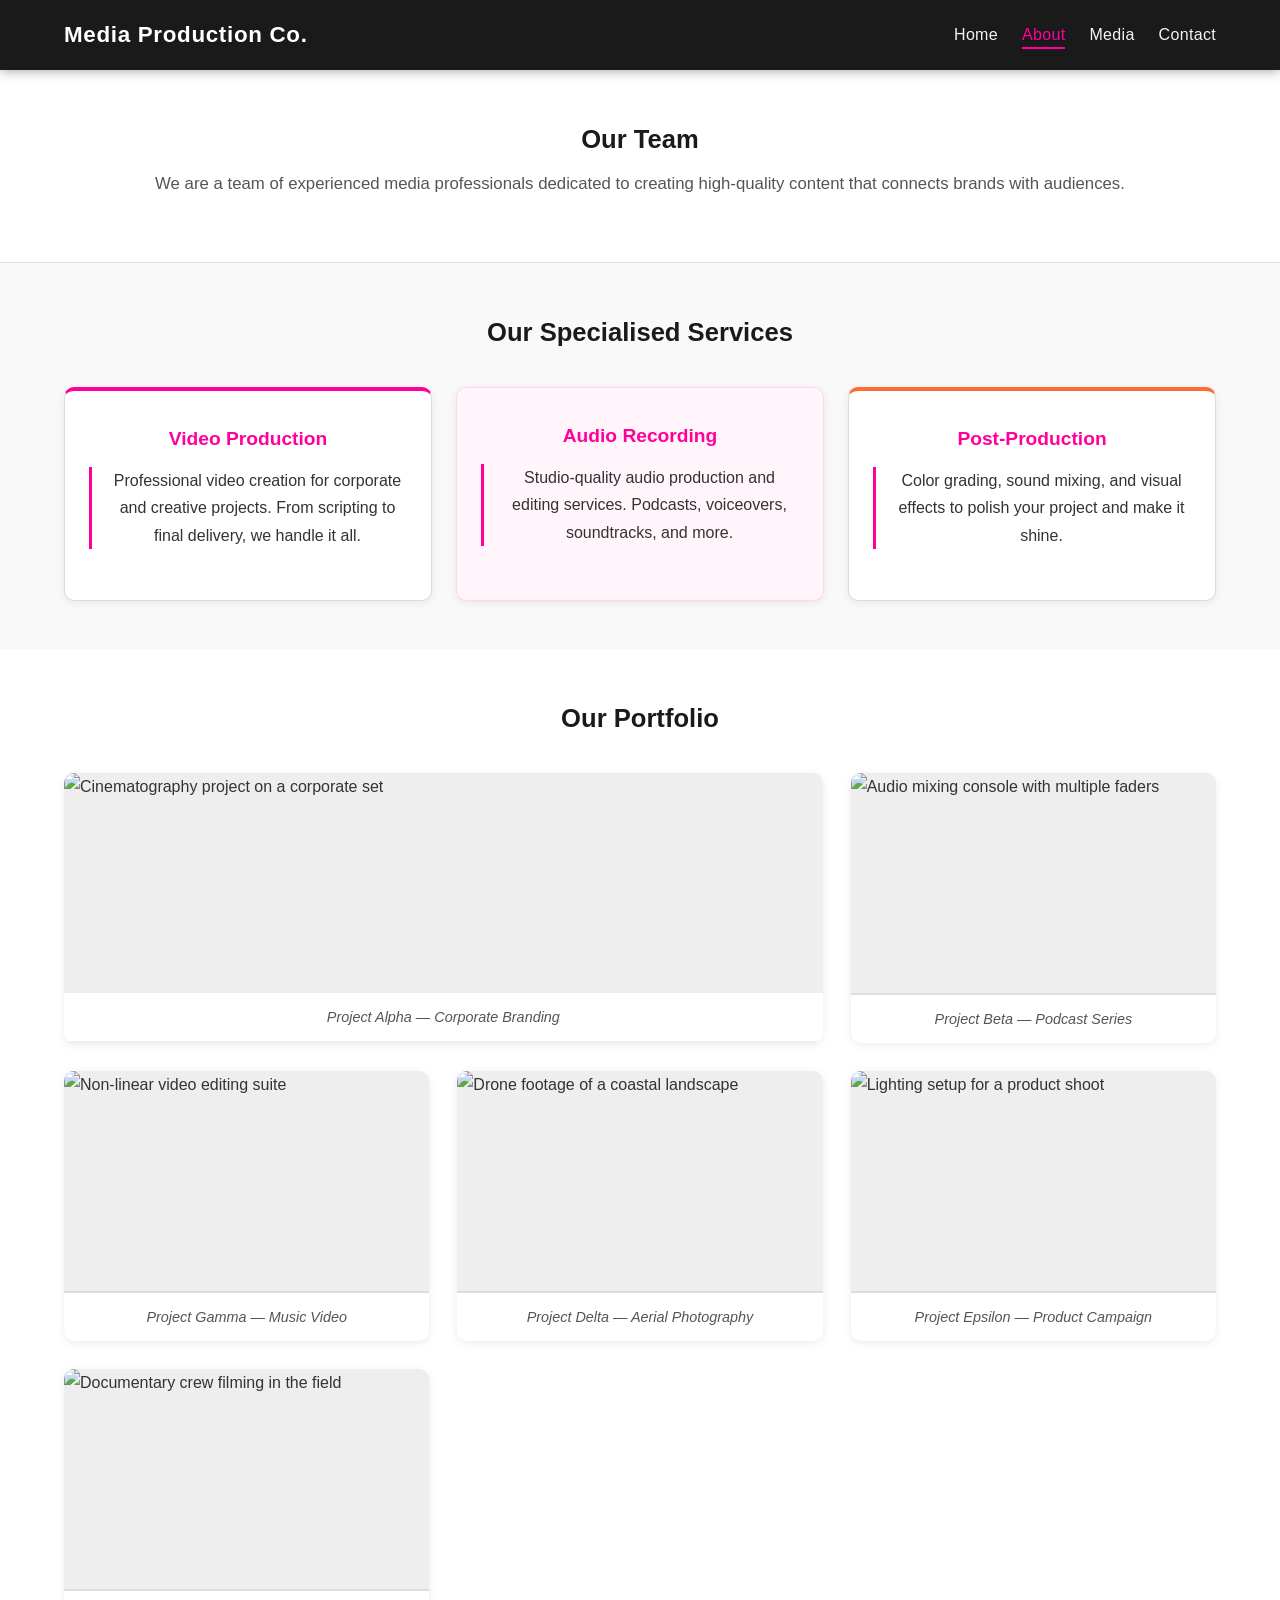
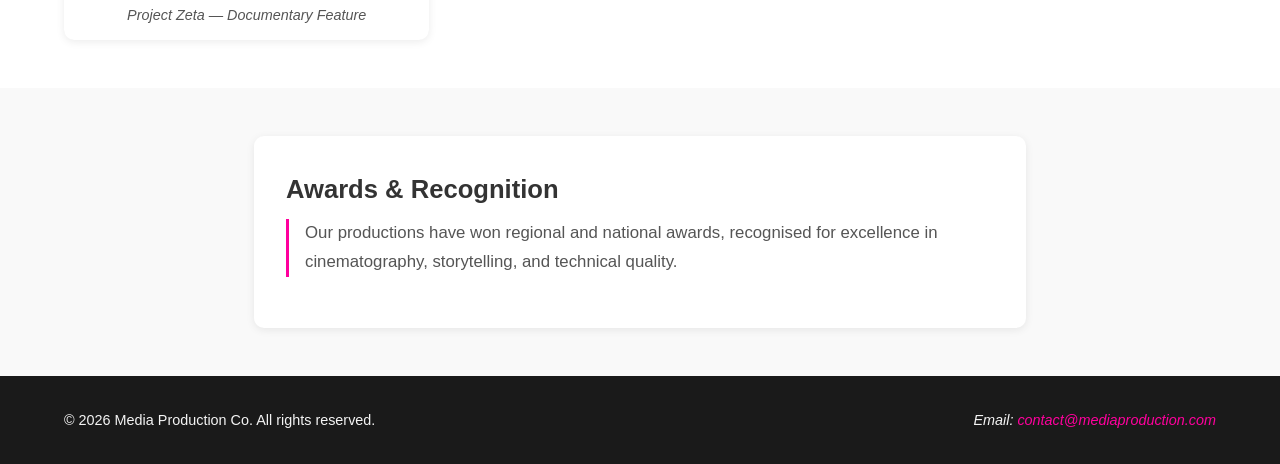
==== about.html @ 14c49e5e "Fix advanced HTML structure fixed styles and added necessary files" ====
<!DOCTYPE html>
<html lang="en">
<head>
    <meta charset="UTF-8">
    <meta name="viewport" content="width=device-width, initial-scale=1.0">
    <meta name="description" content="Meet the Media Production Co. team and learn about our specialised video, audio, and post-production services.">
    <meta name="author" content="Media Production Co.">
    <title>About Us | Media Production Co.</title>
    <link rel="stylesheet" href="css/styles.css">
</head>
<body>

    <header class="top">
        <h1>Media Production Co.</h1>
        <nav class="nav" aria-label="Main navigation">
            <ul>
                <li><a href="index.html">Home</a></li>
                <li><a href="about.html" class="active" aria-current="page">About</a></li>
                <li><a href="media.html">Media</a></li>
                <li><a href="contact.html">Contact</a></li>
            </ul>
        </nav>
    </header>

    <main>

        <section class="team-intro" aria-labelledby="team-heading">
            <h2 id="team-heading">Our Team</h2>
            <p>We are a team of experienced media professionals dedicated to creating high-quality content that connects brands with audiences.</p>
        </section>

        <section class="services-flex" aria-labelledby="services-heading">
            <h2 id="services-heading">Our Specialised Services</h2>
            <div class="flex-container">

                <article class="service-card">
                    <h3>Video Production</h3>
                    <p>Professional video creation for corporate and creative projects. From scripting to final delivery, we handle it all.</p>
                </article>

                <article class="service-card">
                    <h3>Audio Recording</h3>
                    <p>Studio-quality audio production and editing services. Podcasts, voiceovers, soundtracks, and more.</p>
                </article>

                <article class="service-card">
                    <h3>Post-Production</h3>
                    <p>Color grading, sound mixing, and visual effects to polish your project and make it shine.</p>
                </article>

            </div>
        </section>

        <section class="portfolio-section" aria-labelledby="portfolio-heading">
            <h2 id="portfolio-heading">Our Portfolio</h2>
            <div class="grid-gallery">

                <figure>
                    <img src="images/work1.jpg" alt="Cinematography project on a corporate set">
                    <figcaption>Project Alpha — Corporate Branding</figcaption>
                </figure>

                <figure>
                    <img src="images/work2.jpg" alt="Audio mixing console with multiple faders">
                    <figcaption>Project Beta — Podcast Series</figcaption>
                </figure>

                <figure>
                    <img src="images/work3.jpg" alt="Non-linear video editing suite">
                    <figcaption>Project Gamma — Music Video</figcaption>
                </figure>

                <figure>
                    <img src="images/work4.jpg" alt="Drone footage of a coastal landscape">
                    <figcaption>Project Delta — Aerial Photography</figcaption>
                </figure>

                <figure>
                    <img src="images/work5.jpg" alt="Lighting setup for a product shoot">
                    <figcaption>Project Epsilon — Product Campaign</figcaption>
                </figure>

                <figure>
                    <img src="images/work6.jpg" alt="Documentary crew filming in the field">
                    <figcaption>Project Zeta — Documentary Feature</figcaption>
                </figure>

            </div>
        </section>

        <aside class="content" aria-label="Awards and credentials">
            <article>
                <h2>Awards &amp; Recognition</h2>
                <p>Our productions have won regional and national awards, recognised for excellence in cinematography, storytelling, and technical quality.</p>
            </article>
        </aside>

    </main>

    <footer class="bottom">
        <p>&copy; 2026 Media Production Co. All rights reserved.</p>
        <address>
            <p>Email: <a href="mailto:contact@mediaproduction.com">contact@mediaproduction.com</a></p>
        </address>
    </footer>

</body>
</html>
---- css/styles.css ----
/* ============================================================
   MEDIA PRODUCTION CO. — Main Stylesheet
   Author: Media Production Co.
   Structure:
     1. Variables & Reset
     2. Typography & Text Effects
     3. Header & Navigation (Flexbox Layout 1)
     4. Hero Section
     5. Services Section (Flexbox Layout 2)
     6. Portfolio / Grid Gallery (Grid Layout)
     7. Media Elements
     8. Forms
     9. Footer (Flexbox Layout 3)
    10. Selectors, Pseudo-classes & Combination Selectors
    11. Animations & Keyframes
    12. Responsive / Media Queries
   ============================================================ */

:root {
    --primary:       #1a1a1a;
    --accent:        #ff009d;
    --accent-dark:   #c4007a;
    --text-light:    #f4f4f4;
    --text-dark:     #333333;
    --bg-light:      #f9f9f9;
    --bg-card:       #ffffff;
    --border-color:  #dddddd;
    --shadow-sm:     0 2px 8px rgba(0,0,0,0.08);
    --shadow-md:     0 4px 20px rgba(0,0,0,0.12);
    --radius-sm:     6px;
    --radius-md:     10px;
    --transition-fast: 0.25s ease;
    --transition-med:  0.4s ease;
}

*,
*::before,
*::after {
    box-sizing: border-box;
    margin: 0;
    padding: 0;
}

body {
    font-family: 'Segoe UI', Arial, sans-serif;
    line-height: 1.7;
    color: var(--text-dark);
    background-color: var(--bg-light);
}

img {
    max-width: 100%;
    height: auto;
    display: block;
}


h1 {
    font-size: 2rem;
    font-weight: 700;
}

.gradient-text {
    background: linear-gradient(135deg, var(--accent), #ff6b35);
    -webkit-background-clip: text;
    -webkit-text-fill-color: transparent;
    background-clip: text;
}

h2 {
    font-size: 1.6rem;
    margin-bottom: 0.75rem;
}

h3 {
    font-size: 1.15rem;
    margin-bottom: 0.5rem;
}

p {
    margin-bottom: 1rem;
}

h2 + p {
    margin-top: -0.25rem;
    color: #555;
    font-size: 1.05rem;
}

article > p {
    border-left: 3px solid var(--accent);
    padding-left: 1rem;
    margin-bottom: 1.2rem;
}


.top {
    background-color: var(--primary);
    color: white;
    padding: 1rem 5%;
    display: flex;
    justify-content: space-between;   
    align-items: center;              
    flex-wrap: wrap;
    gap: 0.75rem;
    position: sticky;
    top: 0;
    z-index: 100;
    box-shadow: 0 2px 10px rgba(0,0,0,0.3);
}

.top h1 {
    font-size: 1.4rem;
    letter-spacing: 0.03em;
}

nav {
    flex-shrink: 0;
}

.nav ul {
    display: flex;
    list-style: none;
    gap: 24px;
    flex-wrap: wrap;
    align-items: center;              
    justify-content: flex-end;        
}

.nav a {
    color: var(--text-light);
    text-decoration: none;
    font-weight: 500;
    letter-spacing: 0.02em;
    padding: 4px 0;
    border-bottom: 2px solid transparent;
    transition: color var(--transition-fast), border-color var(--transition-fast); 
}

.nav a:hover {
    color: var(--accent);
    border-bottom-color: var(--accent);
}

.nav a:focus {
    color: var(--accent);
    outline: 2px dashed var(--accent);
    outline-offset: 4px;
    border-radius: 2px;
}

.nav a.active {
    color: var(--accent);
    border-bottom-color: var(--accent);
}

.hero {
    padding: 100px 20px;
    background: linear-gradient(rgba(0,0,0,0.65), rgba(0,0,0,0.65)),
                url('../images/hero.jpg') center/cover no-repeat;
    text-align: center;
    color: white;
}

.hero h2 {
    font-size: 3rem;
    text-shadow: 2px 4px 15px rgba(0,0,0,0.9), 0 0 40px rgba(255,0,157,0.3);
    animation: slideIn 1s ease-out both;  
    margin-bottom: 1rem;
}

.hero p {
    font-size: 1.2rem;
    opacity: 0.9;
    animation: fadeUp 1.2s ease-out 0.3s both; 
    margin-bottom: 0;
}

.hero .cta-btn {
    display: inline-block;
    margin-top: 1.5rem;
    padding: 0.75rem 2rem;
    background: var(--accent);
    color: white;
    text-decoration: none;
    border-radius: var(--radius-md);
    font-weight: 600;
    letter-spacing: 0.04em;
    transition: background var(--transition-fast), transform var(--transition-fast); 
}

.hero .cta-btn:hover {
    background: var(--accent-dark);
    transform: translateY(-3px); 
}

.hero .cta-btn:focus {
    outline: 3px solid white;
    outline-offset: 3px;
}

.content {
    max-width: 900px;
    margin: 0 auto;
    padding: 3rem 5%;
}

.content article {
    background: var(--bg-card);
    border-radius: var(--radius-md);
    padding: 2rem;
    box-shadow: var(--shadow-sm);
}

.team-intro {
    padding: 3rem 5%;
    background: white;
    text-align: center;
    border-bottom: 1px solid var(--border-color);
}

.team-intro h2 {
    color: var(--primary);
}


.services-flex {
    padding: 3rem 5%;
    background: var(--bg-light);
}

.services-flex > h2 {
    text-align: center;
    margin-bottom: 2rem;
    color: var(--primary);
}

.flex-container {
    display: flex;
    gap: 24px;
    flex-wrap: wrap;
    justify-content: center;          
    align-items: stretch;             
}

.service-card {
    flex: 1 1 280px;
    max-width: 380px;
    padding: 2rem 1.5rem;
    background: var(--bg-card);
    border: 1px solid var(--border-color);
    border-radius: var(--radius-md);
    text-align: center;
    box-shadow: var(--shadow-sm);
    transition: transform var(--transition-med), box-shadow var(--transition-med); 
}

.service-card:hover {
    transform: translateY(-6px) scale(1.02); 
    box-shadow: var(--shadow-md);
}

.service-card > h3 {
    color: var(--accent);
    margin-bottom: 0.75rem;
    font-size: 1.2rem;
}

.flex-container .service-card:nth-child(even) {
    background: #fff5fb;
    border-color: #ffd6ef;
}

.flex-container .service-card:first-child {
    border-top: 4px solid var(--accent);
}

.flex-container .service-card:last-child {
    border-top: 4px solid #ff6b35;
}

.portfolio-section {
    padding: 3rem 5%;
    background: white;
}

.portfolio-section > h2 {
    text-align: center;
    margin-bottom: 2rem;
    color: var(--primary);
}

.grid-gallery {
    display: grid;
    grid-template-columns: repeat(auto-fit, minmax(280px, 1fr)); 
    grid-template-rows: auto;                                      
    gap: 28px;                                                  
}

.grid-gallery figure:first-child {
    grid-column: span 2;
}

.grid-gallery figure {
    margin: 0;
    overflow: hidden;
    border-radius: var(--radius-md);
    background: #eee;
    box-shadow: var(--shadow-sm);
    position: relative;
}

.grid-gallery img {
    width: 100%;
    height: 220px;
    object-fit: cover;
    display: block;
    transition: transform 0.5s ease; 
}

.grid-gallery figure:hover img {
    transform: scale(1.08) rotate(0.8deg); 
}

.grid-gallery figcaption {
    padding: 0.75rem 1rem;
    font-size: 0.9rem;
    color: #555;
    background: white;
    font-style: italic;
}

.grid-gallery figure:not(:first-child) figcaption {
    border-top: 2px solid var(--border-color);
}

figure {
    margin: 0;
}

figcaption {
    font-size: 0.875rem;
    color: #666;
    padding: 0.5rem 0;
    text-align: center;
}

.media-section {
    padding: 2.5rem 5%;
    background: var(--bg-light);
}

.media-section > h2 {
    margin-bottom: 1rem;
    color: var(--primary);
}

video {
    width: 100%;
    border-radius: var(--radius-sm);
    background: #000;
    margin-bottom: 1rem;
    box-shadow: var(--shadow-md);
}

audio {
    width: 100%;
    margin-bottom: 0.5rem;
}

iframe {
    width: 100%;
    border-radius: var(--radius-sm);
    border: none;
    display: block;
}

iframe[title] {
    box-shadow: var(--shadow-sm);
}

#contact-form-area {
    padding: 3rem 5%;
    max-width: 800px;
    margin: 0 auto;
}

#contact-form-area > h2 {
    margin-bottom: 1.5rem;
    color: var(--primary);
}

form {
    background: white;
    padding: 2rem;
    border-radius: var(--radius-md);
    box-shadow: var(--shadow-sm);
}

fieldset {
    border: 1px solid var(--border-color);
    border-radius: var(--radius-sm);
    padding: 1.25rem 1.5rem;
    margin-bottom: 1.5rem;
}

legend {
    font-weight: 600;
    color: var(--accent);
    padding: 0 0.5rem;
    font-size: 0.95rem;
}

label {
    display: block;
    font-weight: 500;
    margin-top: 1rem;
    margin-bottom: 0.3rem;
    font-size: 0.95rem;
    color: var(--text-dark);
}

input[required] {
    border-left: 4px solid #e74c3c;
}

input:not([required]) {
    border-left: 4px solid var(--border-color);
}

input[type="text"],
input[type="email"],
input[type="tel"],
input[type="url"],
input[type="number"],
input[type="date"],
textarea,
select {
    width: 100%;
    padding: 0.6rem 0.85rem;
    border: 1px solid var(--border-color);
    border-radius: var(--radius-sm);
    font-size: 1rem;
    font-family: inherit;
    color: var(--text-dark);
    background: #fafafa;
    transition: border-color var(--transition-fast), box-shadow var(--transition-fast); 
}


input[type="text"]:focus,
input[type="email"]:focus,
input[type="tel"]:focus,
input[type="url"]:focus,
input[type="number"]:focus,
input[type="date"]:focus,
textarea:focus,
select:focus {
    outline: none;
    border-color: var(--accent);
    box-shadow: 0 0 0 3px rgba(255,0,157,0.15);
    background: white;
}

input:not([type="radio"]):not([type="checkbox"]):not([type="submit"]):not([type="button"]) {
    display: block;
}

textarea {
    min-height: 120px;
    resize: vertical;
}

select {
    cursor: pointer;
}

.radio-group,
.checkbox-group {
    display: flex;
    flex-direction: column;
    gap: 0.5rem;
    margin-top: 0.5rem;
}

.radio-group label,
.checkbox-group label {
    display: flex;
    align-items: center;
    gap: 0.5rem;
    margin: 0;
    font-weight: 400;
    cursor: pointer;
}

.radio-group input,
.checkbox-group input {
    width: auto;
    border-left: none;
    accent-color: var(--accent);
    cursor: pointer;
}

input[type="radio"] + label,
input[type="checkbox"] + label {
    margin-top: 0;
    font-weight: 400;
}

button[type="submit"] {
    display: block;
    width: 100%;
    margin-top: 1.5rem;
    padding: 0.9rem;
    background: var(--accent);
    color: white;
    border: none;
    border-radius: var(--radius-sm);
    font-size: 1.05rem;
    font-weight: 600;
    letter-spacing: 0.04em;
    cursor: pointer;
    transition: background var(--transition-fast), transform var(--transition-fast); 
}

button[type="submit"]:hover {
    background: var(--accent-dark);
    transform: translateY(-2px);
}

button[type="submit"]:focus {
    outline: 3px solid var(--accent);
    outline-offset: 3px;
}

button[type="submit"]:focus-visible {
    outline: 3px solid var(--primary);
    outline-offset: 3px;
}

.bottom {
    background: var(--primary);
    color: var(--text-light);
    padding: 2rem 5%;
    display: flex;                          
    justify-content: space-between;         
    align-items: center;                    
    flex-wrap: wrap;
    gap: 1rem;
    margin-top: auto;
}

.bottom p {
    margin: 0;
    font-size: 0.9rem;
}

.bottom a {
    color: var(--accent);
    text-decoration: none;
    transition: color var(--transition-fast);
}

.bottom a:hover {
    color: #ff66c4;
    text-decoration: underline;
}


section > h2 {
    color: var(--accent);
}

main > p {
    padding: 1rem 5%;
}

h2 .gradient-text,
h3 .gradient-text {
    font-style: normal;
}

.nav ul li:nth-child(odd) a {
    font-weight: 500;
}

article p:first-child {
    font-size: 1.05rem;
}

.bottom p:last-child {
    text-align: right;
}


@keyframes slideIn {
    0%   { transform: translateY(-60px); opacity: 0; }
    60%  { transform: translateY(8px);   opacity: 0.8; }
    100% { transform: translateY(0);     opacity: 1; }
}

@keyframes fadeUp {
    0%   { transform: translateY(30px); opacity: 0; }
    50%  { transform: translateY(10px); opacity: 0.6; }
    100% { transform: translateY(0);    opacity: 1; }
}

@keyframes pulse {
    0%,100% { box-shadow: 0 0 0 0 rgba(255,0,157,0); }
    50%      { box-shadow: 0 0 0 8px rgba(255,0,157,0.2); }
}

.flex-container .service-card:first-child {
    animation: pulse 3s ease-in-out infinite;
}

@keyframes spin {
    0%   { transform: rotate(0deg); }
    100% { transform: rotate(360deg); }
}

.loading-spinner {
    width: 40px;
    height: 40px;
    border: 4px solid var(--border-color);
    border-top-color: var(--accent);
    border-radius: 50%;
    animation: spin 0.8s linear infinite; 
    margin: 2rem auto;
}

@media (max-width: 768px) {
    .top {
        flex-direction: column;
        text-align: center;
    }

    .nav ul {
        justify-content: center;
        gap: 16px;
    }

    .hero h2 {
        font-size: 2rem;
    }

    .grid-gallery figure:first-child {
        grid-column: span 1;
    }

    .grid-gallery {
        grid-template-columns: 1fr;
    }

    .bottom {
        flex-direction: column;
        text-align: center;
    }

    .bottom p:last-child {
        text-align: center;
    }
}

@media (max-width: 480px) {
    .hero {
        padding: 60px 16px;
    }

    .hero h2 {
        font-size: 1.6rem;
    }

    .service-card {
        flex: 1 1 100%;
    }

    #contact-form-area {
        padding: 1.5rem 1rem;
    }

    form {
        padding: 1.25rem 1rem;
    }
}
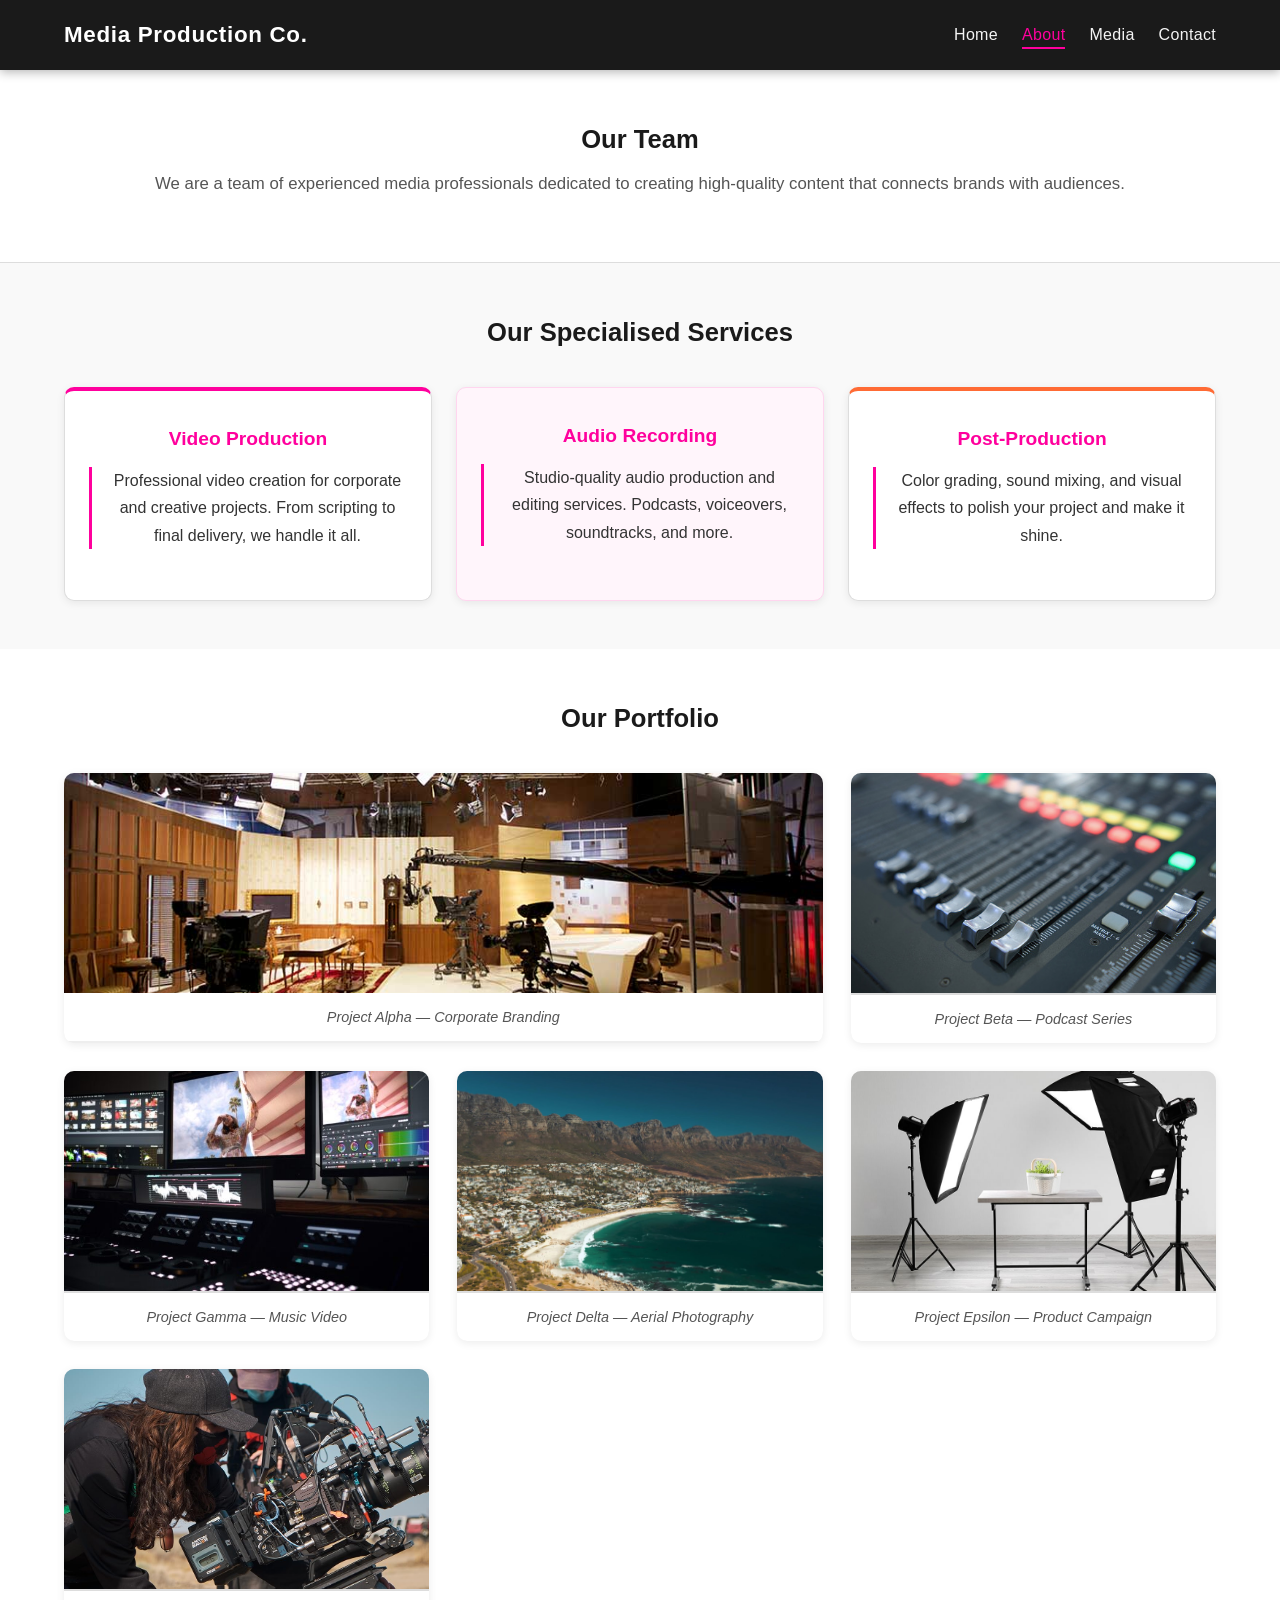
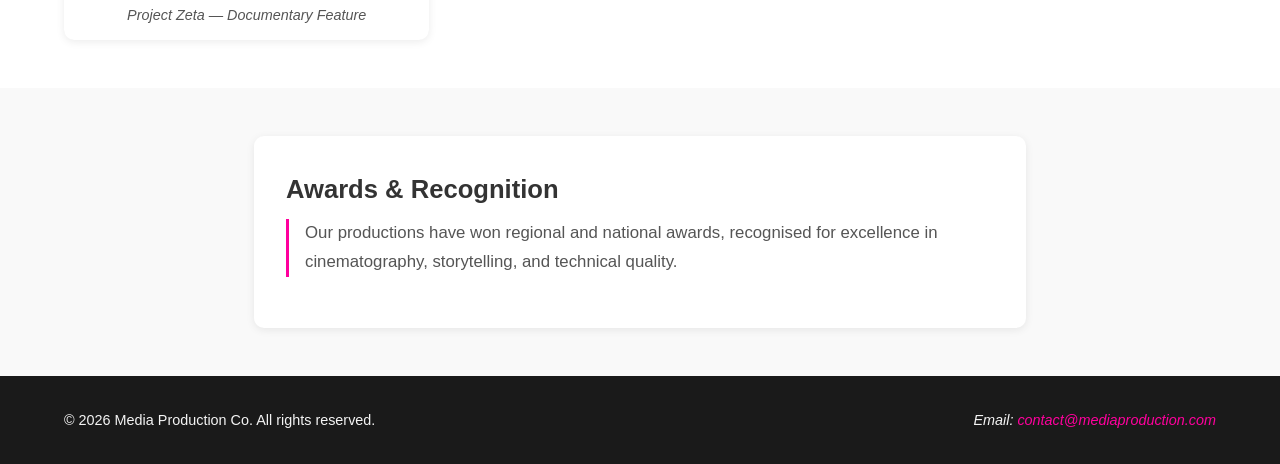
==== commit d2880d04: "Update about.html" ====
--- a/about.html
+++ b/about.html
@@ -71,7 +71,7 @@
                 </figure>
 
                 <figure>
-                    <img src="images/work4.jpg" alt="Drone footage of a coastal landscape">
+                    <img src="images/work4.jpeg" alt="Drone footage of a coastal landscape">
                     <figcaption>Project Delta — Aerial Photography</figcaption>
                 </figure>
 
